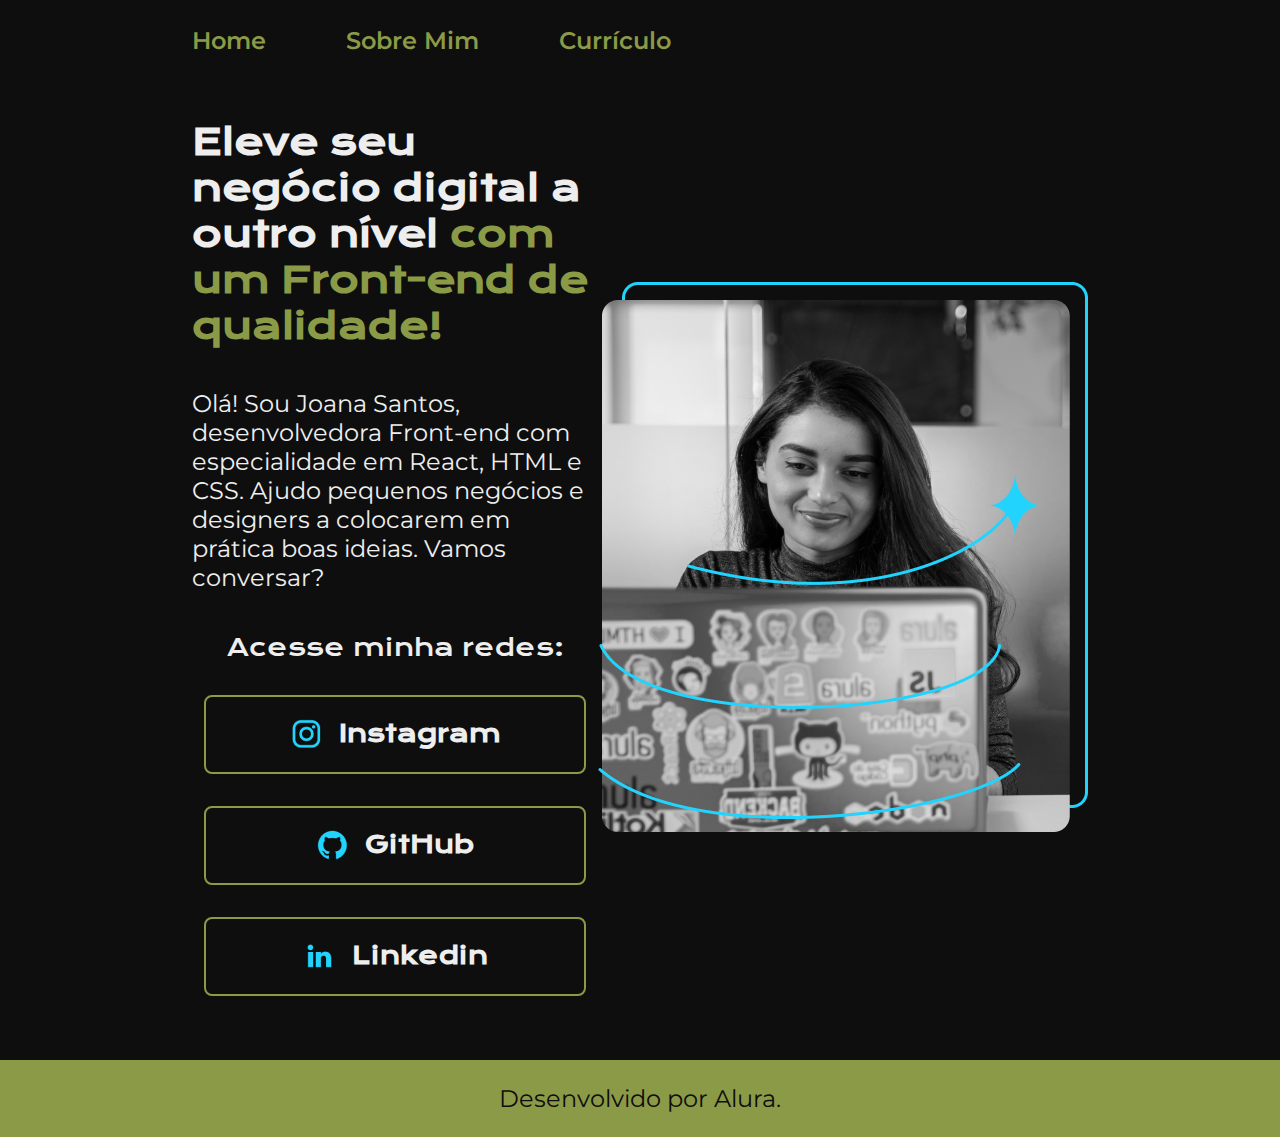
==== index.html @ dfe0905f "subindo projeto" ====
<!DOCTYPE html>
<html lang="pt-br">

<head>
    <meta charset="UTF-8">
    <meta http-equiv="X-UA-Compatible" content="IE=edge">
    <meta name="viewport" content="width=device-width, initial-scale=1.0">
    <title>Portfólio</title>
    <link rel="stylesheet" href="./styles/style.css">
</head>

<body>
    <header class="cabecalho">
        <nav class="cabecalho__menu">
            <a class="cabecalho__menu__link" href="index.html">Home</a>
            <a class="cabecalho__menu__link" href="about.html">Sobre Mim</a>
            <a class="cabecalho__menu__link" href="curriculo.html">Currículo</a>
        </nav>
    </header>
    <main class="apresentacao">
        <section class="apresentacao__conteudo">
            <h1 class="apresentacao__conteudo__titulo">
                Eleve seu negócio digital a outro nível
                <strong class="titulo-destaque">com um Front-end de qualidade!
                </strong>
            </h1>
            <p class="apresentacao__conteudo__texto">Olá! Sou Joana Santos, desenvolvedora
                Front-end com especialidade em React, HTML e
                CSS. Ajudo pequenos negócios e designers a
                colocarem em prática boas ideias. Vamos
                conversar?</p>
            <div class="apresentacao__links">
                <h2 class="apresentacao__links__subtitulo">Acesse minha redes:</h2>
                <a class="apresentacao__links__link" href="https://instagram.com/rafaballerini"> <img
                        src="./assets/instagram.png"> Instagram</a>
                <a class="apresentacao__links__link" href="https://github.com/ederfsantos"><img
                        src="./assets/github.png"> GitHub</a>
                <a class="apresentacao__links__link" href="https://linkedin.com/in/ederfsantos"><img
                        src="./assets/linkedin.png"> Linkedin</a>
            </div>

        </section>
        <img src="./assets/Imagem.png" alt="Foto da Joana Santos programando">
    </main>
    <footer class="rodape">
        <p>Desenvolvido por Alura.</p>
    </footer>
</body>

</html>
---- styles/style.css ----
@import url('https://fonts.googleapis.com/css2?family=Krona+One&family=Montserrat:ital,wght@0,100..900;1,100..900&display=swap');
/* CRIANDO VARIAVEL GLOBAL PARA DEFINIÇÃO DAS CORES DO PROJETO*/
:root {
    --cor-primaria: #0F0E0E;
    --cor-secundaria:#EEEEEE;
    --cor-terciaria:#8B9A46;
    --cor-hover:#541212;
    --fonte-primaria: "Krona One", serif;
    --fonte-secundaria:"Montserrat", serif;
}

*{
    margin: 0;
    padding: 0;
}

body{
   /* height: 100vh;*/
    box-sizing: border-box;
    background-color:var(--cor-primaria);
    color: var(--cor-secundaria);
}
.cabecalho{
    padding: 2% 0% 0% 15%;

}
.cabecalho__menu{
    display: flex;
    gap: 80px;
        
}

.cabecalho__menu__link{

    font-family:  var(--fonte-secundaria);
    font-size: 24px;
    font-weight: 600;
    color:var(--cor-terciaria);
    text-decoration: none;

}

.apresentacao{
    padding: 5% 15%;
    display: flex;
    align-items: center;
    justify-content: space-between;
    
}

.apresentacao__conteudo{
    width: 615px;
    display: flex;
    flex-direction: column;
    gap: 40px;
}
.apresentacao__conteudo__titulo{
    font-size: 36px;
    font-family: var(--fonte-primaria);
}
.titulo-destaque{

    color:var(--cor-terciaria);
}

.apresentacao__conteudo__texto{
    font-size: 24px;
    font-family: var(--fonte-secundaria);
}
.apresentacao__conteudo__texto a{
    text-decoration: none;
    color: var(--cor-terciaria);
    font-size: 24px;
    font-family: var(--fonte-secundaria);
}
.apresentacao__links{
    display: flex;
    flex-direction: column;
    justify-content: space-between;
    align-items: center;
    gap: 32px;
}
.apresentacao__links__subtitulo{
    font-family:var(--fonte-primaria);
    font-weight: 400;
    font-size: 24px;
}
.apresentacao__links__link{
    /* background-color: #22D4FD; */
    display: flex;
    justify-content: center;
    gap: 16px;
    border: 2px solid var(--cor-terciaria);
    width: 378px;
    text-align: center;
    border-radius: 8px;
    font-size: 24px;
    font-weight: 600;
    padding: 21.5px 0;
    text-decoration: none;
    color:var(--cor-secundaria);
    font-family:  var(--fonte-primaria);
}

.apresentacao__links__link:hover{
    cursor: pointer;
    background-color:var(--cor-hover);
    /*border: 2px solid #0000FF;*/
    
}

.rodape{
    padding: 24px;
    color: var(--cor-primaria);
    background-color: var(--cor-terciaria);
    text-align: center;
    font-family: var(--fonte-secundaria);
    font-size: 24px;
    font-weight: 400;


}
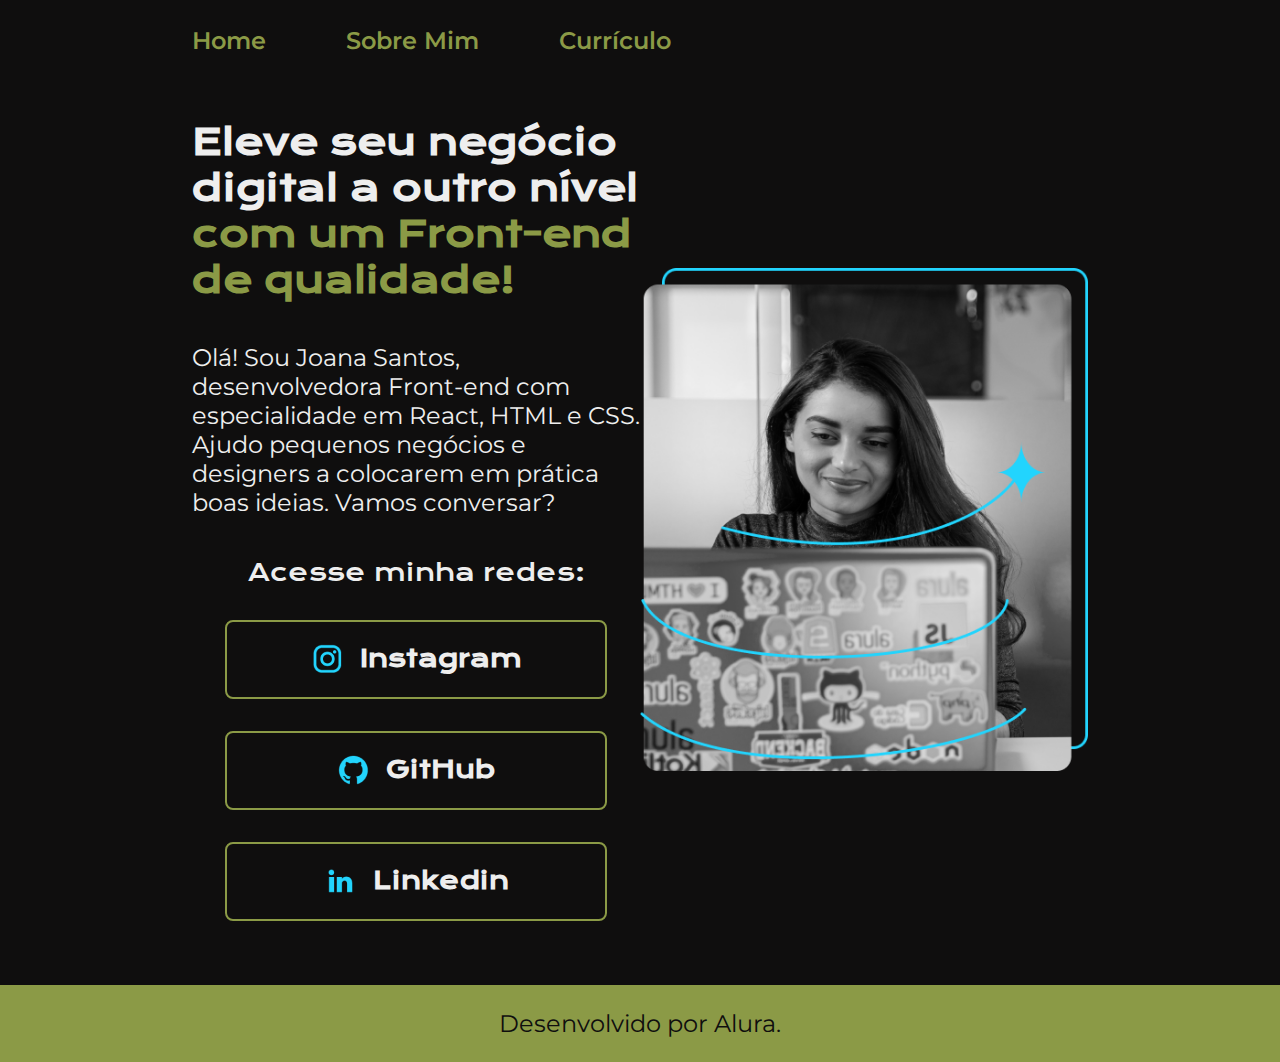
==== commit 26ddc376: "ajustes na unidade de medidas de px para rem e alterando nome de classe css" ====
--- a/index.html
+++ b/index.html
@@ -31,16 +31,16 @@
                 conversar?</p>
             <div class="apresentacao__links">
                 <h2 class="apresentacao__links__subtitulo">Acesse minha redes:</h2>
-                <a class="apresentacao__links__link" href="https://instagram.com/rafaballerini"> <img
+                <a class="apresentacao__links__navegacao" href="https://instagram.com/rafaballerini"> <img
                         src="./assets/instagram.png"> Instagram</a>
-                <a class="apresentacao__links__link" href="https://github.com/ederfsantos"><img
+                <a class="apresentacao__links__navegacao" href="https://github.com/ederfsantos"><img
                         src="./assets/github.png"> GitHub</a>
-                <a class="apresentacao__links__link" href="https://linkedin.com/in/ederfsantos"><img
+                <a class="apresentacao__links__navegacao" href="https://linkedin.com/in/ederfsantos"><img
                         src="./assets/linkedin.png"> Linkedin</a>
             </div>
 
         </section>
-        <img src="./assets/Imagem.png" alt="Foto da Joana Santos programando">
+        <img class="apresentacao__imagem" src="./assets/Imagem.png" alt="Foto da Joana Santos programando">
     </main>
     <footer class="rodape">
         <p>Desenvolvido por Alura.</p>
--- a/styles/style.css
+++ b/styles/style.css
@@ -34,7 +34,7 @@
 .cabecalho__menu__link{
 
     font-family:  var(--fonte-secundaria);
-    font-size: 24px;
+    font-size: 1.5rem;/*rem no lugar de px para ajuste na tela do navegador */
     font-weight: 600;
     color:var(--cor-terciaria);
     text-decoration: none;
@@ -50,13 +50,13 @@
 }
 
 .apresentacao__conteudo{
-    width: 615px;
+    width: 50%;
     display: flex;
     flex-direction: column;
     gap: 40px;
 }
 .apresentacao__conteudo__titulo{
-    font-size: 36px;
+    font-size: 2.25rem;
     font-family: var(--fonte-primaria);
 }
 .titulo-destaque{
@@ -65,13 +65,13 @@
 }
 
 .apresentacao__conteudo__texto{
-    font-size: 24px;
+    font-size: 1.5rem;
     font-family: var(--fonte-secundaria);
 }
 .apresentacao__conteudo__texto a{
     text-decoration: none;
     color: var(--cor-terciaria);
-    font-size: 24px;
+    font-size: 1.5rem;
     font-family: var(--fonte-secundaria);
 }
 .apresentacao__links{
@@ -84,9 +84,9 @@
 .apresentacao__links__subtitulo{
     font-family:var(--fonte-primaria);
     font-weight: 400;
-    font-size: 24px;
+    font-size: 1.5rem;
 }
-.apresentacao__links__link{
+.apresentacao__links__navegacao{
     /* background-color: #22D4FD; */
     display: flex;
     justify-content: center;
@@ -95,7 +95,7 @@
     width: 378px;
     text-align: center;
     border-radius: 8px;
-    font-size: 24px;
+    font-size: 1.5rem;
     font-weight: 600;
     padding: 21.5px 0;
     text-decoration: none;
@@ -110,13 +110,18 @@
     
 }
 
+.apresentacao__imagem{
+width: 50%;
+
+}
+
 .rodape{
     padding: 24px;
     color: var(--cor-primaria);
     background-color: var(--cor-terciaria);
     text-align: center;
     font-family: var(--fonte-secundaria);
-    font-size: 24px;
+    font-size: 1.5rem;
     font-weight: 400;
 
 
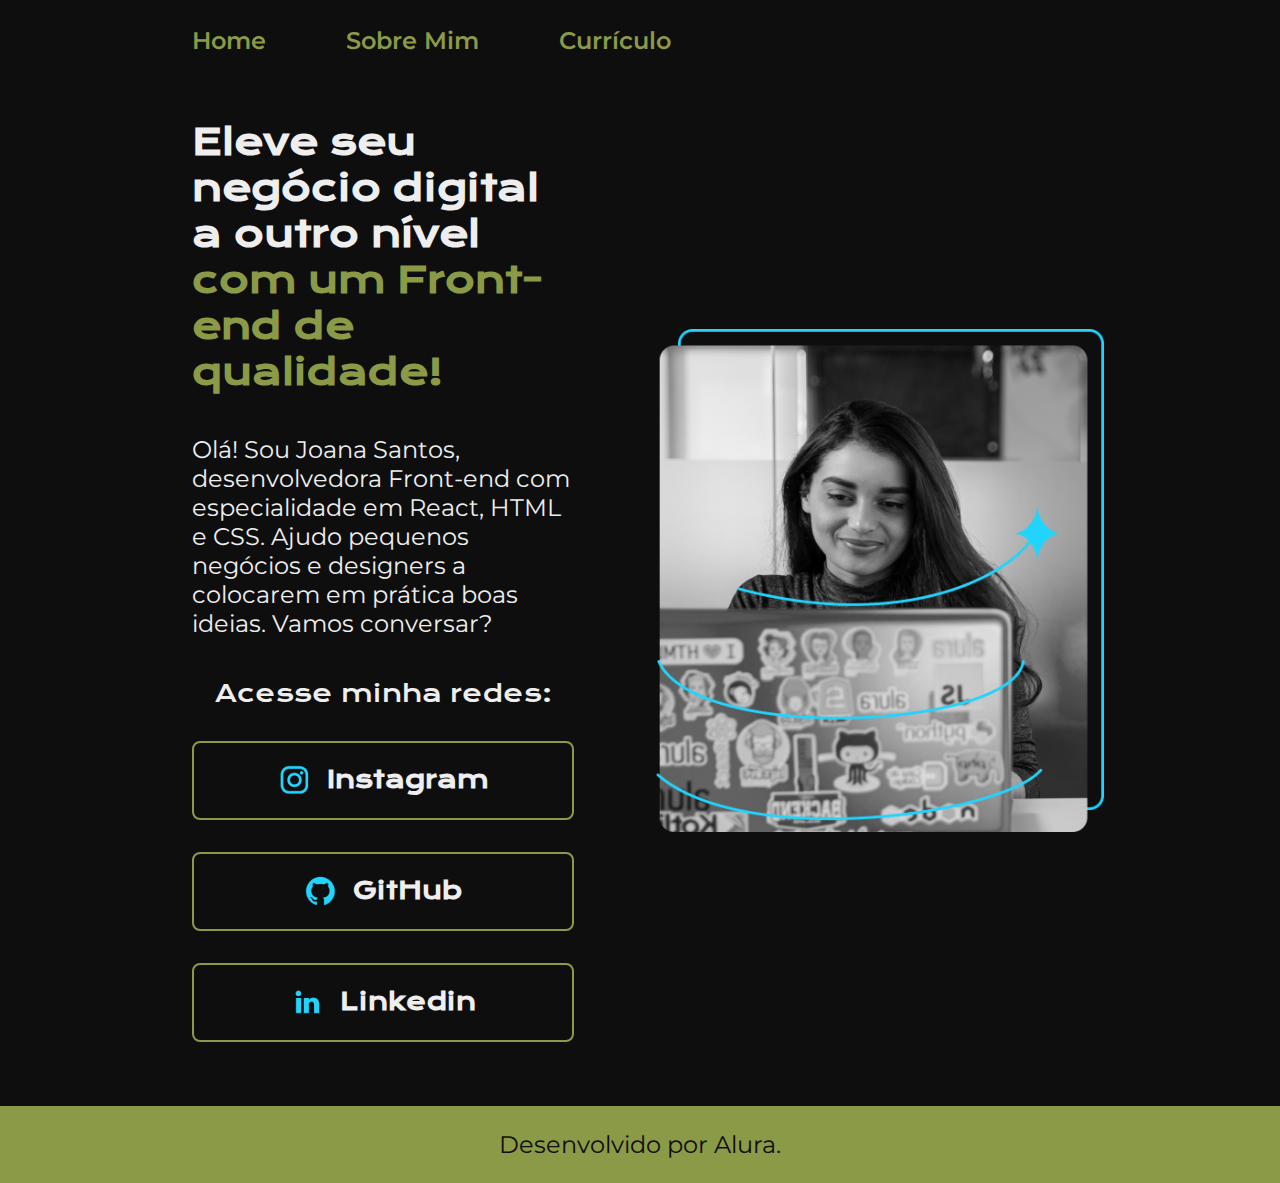
==== commit 5ae16cf5: "alterando endereco do link instagram" ====
--- a/index.html
+++ b/index.html
@@ -31,7 +31,7 @@
                 conversar?</p>
             <div class="apresentacao__links">
                 <h2 class="apresentacao__links__subtitulo">Acesse minha redes:</h2>
-                <a class="apresentacao__links__navegacao" href="https://instagram.com/rafaballerini"> <img
+                <a class="apresentacao__links__navegacao" href="https://instagram.com/eder.ferreirasantos.5"> <img
                         src="./assets/instagram.png"> Instagram</a>
                 <a class="apresentacao__links__navegacao" href="https://github.com/ederfsantos"><img
                         src="./assets/github.png"> GitHub</a>
--- a/styles/style.css
+++ b/styles/style.css
@@ -1,92 +1,104 @@
+@import url('https://fonts.googleapis.com/css2?family=Krona+One&family=Montserrat:ital,wght@0,100..900;1,100..900&display=swap');
 
-@import url('https://fonts.googleapis.com/css2?family=Krona+One&family=Montserrat:ital,wght@0,100..900;1,100..900&display=swap');
 /* CRIANDO VARIAVEL GLOBAL PARA DEFINIÇÃO DAS CORES DO PROJETO*/
 :root {
     --cor-primaria: #0F0E0E;
-    --cor-secundaria:#EEEEEE;
-    --cor-terciaria:#8B9A46;
-    --cor-hover:#541212;
+    --cor-secundaria: #EEEEEE;
+    --cor-terciaria: #8B9A46;
+    --cor-hover: #541212;
     --fonte-primaria: "Krona One", serif;
-    --fonte-secundaria:"Montserrat", serif;
+    --fonte-secundaria: "Montserrat", serif;
 }
 
-*{
+* {
     margin: 0;
     padding: 0;
 }
 
-body{
-   /* height: 100vh;*/
+body {
+    /* height: 100vh;*/
     box-sizing: border-box;
-    background-color:var(--cor-primaria);
+    background-color: var(--cor-primaria);
     color: var(--cor-secundaria);
 }
-.cabecalho{
+
+.cabecalho {
     padding: 2% 0% 0% 15%;
 
 }
-.cabecalho__menu{
+
+.cabecalho__menu {
     display: flex;
     gap: 80px;
-        
+
+
 }
 
-.cabecalho__menu__link{
+.cabecalho__menu__link {
 
-    font-family:  var(--fonte-secundaria);
-    font-size: 1.5rem;/*rem no lugar de px para ajuste na tela do navegador */
+    font-family: var(--fonte-secundaria);
+    font-size: 1.5rem;
+    /*rem no lugar de px para ajuste na tela do navegador */
     font-weight: 600;
-    color:var(--cor-terciaria);
+    color: var(--cor-terciaria);
     text-decoration: none;
 
 }
 
-.apresentacao{
+.apresentacao {
     padding: 5% 15%;
     display: flex;
     align-items: center;
     justify-content: space-between;
-    
+    gap: 82px;
+
+
 }
 
-.apresentacao__conteudo{
+.apresentacao__conteudo {
     width: 50%;
     display: flex;
     flex-direction: column;
     gap: 40px;
 }
-.apresentacao__conteudo__titulo{
+
+.apresentacao__conteudo__titulo {
     font-size: 2.25rem;
     font-family: var(--fonte-primaria);
 }
-.titulo-destaque{
 
-    color:var(--cor-terciaria);
+.titulo-destaque {
+
+    color: var(--cor-terciaria);
 }
 
-.apresentacao__conteudo__texto{
+.apresentacao__conteudo__texto {
     font-size: 1.5rem;
     font-family: var(--fonte-secundaria);
 }
-.apresentacao__conteudo__texto a{
+
+.apresentacao__conteudo__texto a {
     text-decoration: none;
     color: var(--cor-terciaria);
     font-size: 1.5rem;
     font-family: var(--fonte-secundaria);
 }
-.apresentacao__links{
+
+.apresentacao__links {
     display: flex;
     flex-direction: column;
     justify-content: space-between;
     align-items: center;
     gap: 32px;
 }
-.apresentacao__links__subtitulo{
-    font-family:var(--fonte-primaria);
+
+.apresentacao__links__subtitulo {
+    font-family: var(--fonte-primaria);
     font-weight: 400;
     font-size: 1.5rem;
 }
-.apresentacao__links__navegacao{
+
+.apresentacao__links__navegacao {
     /* background-color: #22D4FD; */
     display: flex;
     justify-content: center;
@@ -99,23 +111,23 @@
     font-weight: 600;
     padding: 21.5px 0;
     text-decoration: none;
-    color:var(--cor-secundaria);
-    font-family:  var(--fonte-primaria);
+    color: var(--cor-secundaria);
+    font-family: var(--fonte-primaria);
 }
 
-.apresentacao__links__link:hover{
+.apresentacao__links__link:hover {
     cursor: pointer;
-    background-color:var(--cor-hover);
+    background-color: var(--cor-hover);
     /*border: 2px solid #0000FF;*/
-    
-}
-
-.apresentacao__imagem{
-width: 50%;
 
 }
 
-.rodape{
+.apresentacao__imagem {
+    width: 50%;
+
+}
+
+.rodape {
     padding: 24px;
     color: var(--cor-primaria);
     background-color: var(--cor-terciaria);
@@ -126,5 +138,24 @@
 
 
 }
+/*função do css que testa uma condição, nesse caso se a largura maxima for de 1200px
+ele executa a instrução abaixo*/
+@media (max-width:1200px) {
+.cabecalho{
+    padding: 10%;
+}
+.cabecalho__menu{
+    justify-content: center;
+}
+/*reverse para mudar a posição da imagem para o topo da tela quando a tela fo menor*/
+.apresentacao{
+    flex-direction:column-reverse;
+    padding: 5%;
+    
+}
+.apresentacao__conteudo{
+    width: auto;
+}
 
 
+}